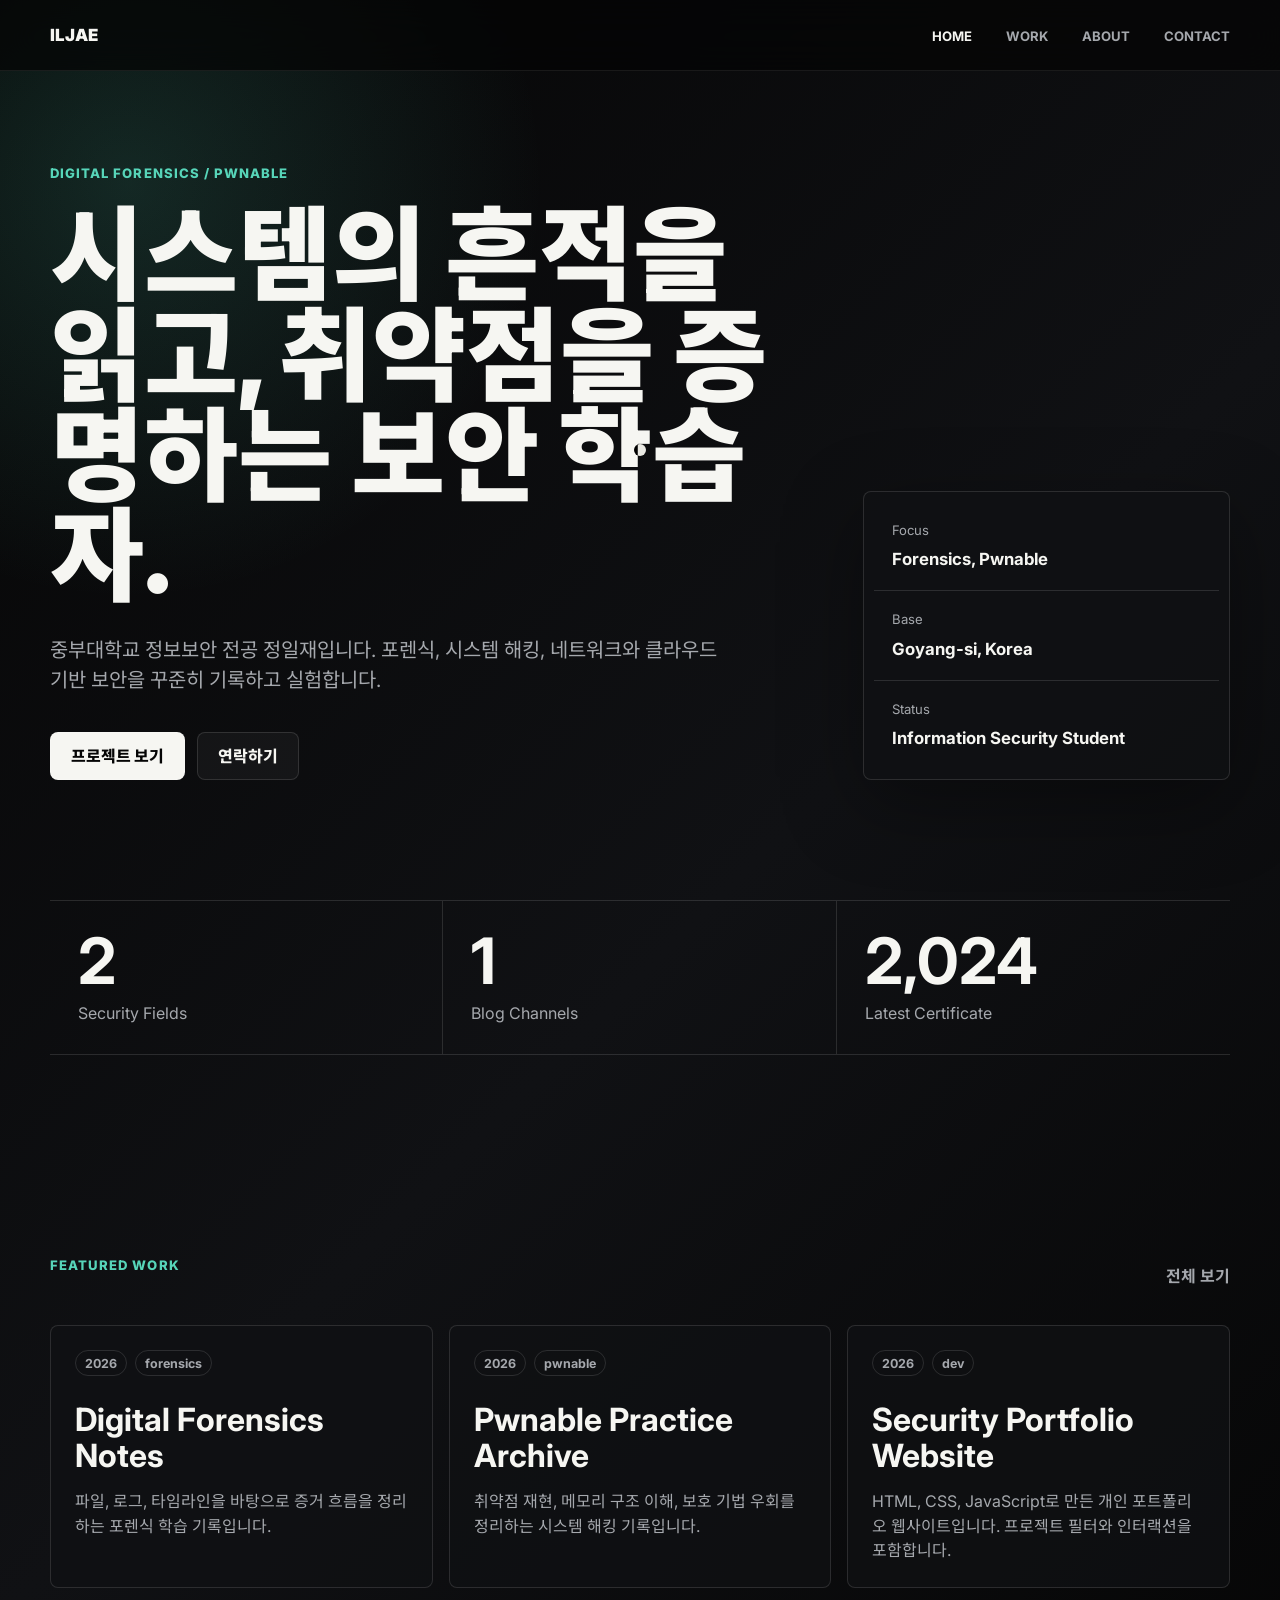
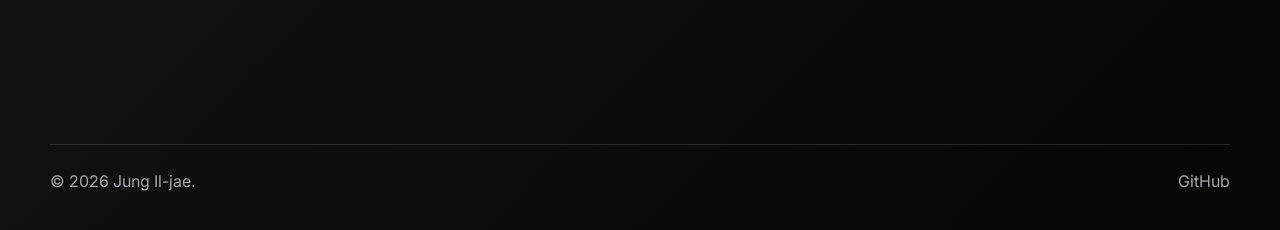
==== index.html @ fd4e7f98 "v1.0" ====
<!doctype html>
<html lang="ko">
  <head>
    <meta charset="UTF-8" />
    <meta name="viewport" content="width=device-width, initial-scale=1.0" />
    <title>Jung Il-jae | Security Portfolio</title>
    <meta
      name="description"
      content="디지털 포렌식과 시스템 해킹을 공부하는 정일재의 보안 포트폴리오"
    />

    <link rel="preconnect" href="https://fonts.googleapis.com" />
    <link rel="preconnect" href="https://fonts.gstatic.com" crossorigin />
    <link
      href="https://fonts.googleapis.com/css2?family=Inter:wght@400;600;700;900&family=Noto+Sans+KR:wght@400;500;700;900&display=swap"
      rel="stylesheet"
    />

    <link rel="stylesheet" href="style.css" />
    <link rel="stylesheet" href="animations.css" />
  </head>
  <body>
    <div class="scroll-progress" aria-hidden="true"></div>
    <div class="cursor" aria-hidden="true"></div>

    <header class="nav-container">
      <nav class="nav-content" aria-label="Primary navigation">
        <div class="logo">
          <a href="index.html">ILJAE</a>
        </div>
        <button
          class="nav-toggle"
          type="button"
          aria-label="메뉴 열기"
          aria-expanded="false"
        >
          <span></span>
          <span></span>
        </button>
        <ul class="nav-links">
          <li><a href="index.html" class="active">Home</a></li>
          <li><a href="work.html">Work</a></li>
          <li><a href="about.html">About</a></li>
          <li><a href="contact.html">Contact</a></li>
        </ul>
      </nav>
    </header>

    <main>
      <section id="hero" class="hero-wrapper">
        <div class="container hero-layout">
          <div class="hero-copy">
            <span class="eyebrow reveal-text">Digital Forensics / Pwnable</span>
            <h1 class="hero-title reveal-text delay-1">
              시스템의 흔적을 읽고, 취약점을 증명하는 보안 학습자.
            </h1>
            <p class="hero-subtitle reveal-text delay-2">
              중부대학교 정보보안 전공 정일재입니다. 포렌식, 시스템 해킹,
              네트워크와 클라우드 기반 보안을 꾸준히 기록하고 실험합니다.
            </p>
            <div class="hero-actions reveal-text delay-3">
              <a class="button primary" href="work.html">프로젝트 보기</a>
              <a class="button ghost" href="contact.html">연락하기</a>
            </div>
          </div>

          <aside class="signal-panel reveal-text delay-2" aria-label="Profile summary">
            <div class="signal-line">
              <span>Focus</span>
              <strong>Forensics, Pwnable</strong>
            </div>
            <div class="signal-line">
              <span>Base</span>
              <strong>Goyang-si, Korea</strong>
            </div>
            <div class="signal-line">
              <span>Status</span>
              <strong>Information Security Student</strong>
            </div>
          </aside>
        </div>
      </section>

      <section class="stats-section">
        <div class="container stats-grid reveal-text">
          <div>
            <strong data-count="3">0</strong>
            <span>Security Fields</span>
          </div>
          <div>
            <strong data-count="2">0</strong>
            <span>Blog Channels</span>
          </div>
          <div>
            <strong data-count="2025">0</strong>
            <span>Latest Certificate</span>
          </div>
        </div>
      </section>

      <section id="featured" class="featured-section">
        <div class="container">
          <div class="section-heading reveal-text">
            <span class="section-label">Featured Work</span>
            <a href="work.html" class="inline-link">전체 보기</a>
          </div>
          <div id="featured-list" class="featured-grid" aria-live="polite"></div>
        </div>
      </section>
    </main>

    <footer class="footer-container">
      <div class="container footer-content">
        <p>&copy; 2026 Jung Il-jae.</p>
        <a href="https://github.com/iljae627" target="_blank" rel="noreferrer"
          >GitHub</a
        >
      </div>
    </footer>

    <script src="project-data.js"></script>
    <script src="script.js"></script>
  </body>
</html>
---- style.css ----
:root {
  --bg: #050505;
  --surface: #101114;
  --surface-soft: #17191e;
  --fg: #f6f6f2;
  --muted: #a5a8ad;
  --line: rgba(255, 255, 255, 0.12);
  --accent: #57d5b9;
  --accent-2: #f2c14e;
  --danger: #ff6b6b;
  --radius: 8px;
  --shadow: 0 24px 80px rgba(0, 0, 0, 0.36);
  --transition: 220ms ease;
}

* {
  box-sizing: border-box;
  margin: 0;
  padding: 0;
}

html {
  scroll-behavior: smooth;
}

body {
  min-height: 100vh;
  background:
    radial-gradient(circle at 10% 10%, rgba(87, 213, 185, 0.16), transparent 26rem),
    linear-gradient(135deg, #050505 0%, #101114 52%, #050505 100%);
  color: var(--fg);
  font-family: "Inter", "Noto Sans KR", sans-serif;
  letter-spacing: 0;
  line-height: 1.55;
  overflow-x: hidden;
  opacity: 0;
  transition: opacity 300ms ease;
}

body.loaded {
  opacity: 1;
}

a {
  color: inherit;
  text-decoration: none;
}

button {
  color: inherit;
  font: inherit;
}

.container {
  width: min(100% - 40px, 1180px);
  margin: 0 auto;
}

.scroll-progress {
  position: fixed;
  top: 0;
  left: 0;
  z-index: 2000;
  width: 0;
  height: 3px;
  background: linear-gradient(90deg, var(--accent), var(--accent-2));
}

.cursor {
  position: fixed;
  top: 0;
  left: 0;
  z-index: 9999;
  width: 12px;
  height: 12px;
  border-radius: 50%;
  background: var(--fg);
  pointer-events: none;
  mix-blend-mode: difference;
  transform: translate(-50%, -50%);
  transition: width var(--transition), height var(--transition), opacity var(--transition);
}

.cursor.is-active {
  width: 56px;
  height: 56px;
}

.nav-container {
  position: fixed;
  top: 0;
  z-index: 1000;
  width: 100%;
  padding: 22px 0;
  background: rgba(5, 5, 5, 0.72);
  border-bottom: 1px solid rgba(255, 255, 255, 0.08);
  backdrop-filter: blur(18px);
}

.nav-content {
  display: flex;
  align-items: center;
  justify-content: space-between;
  width: min(100% - 40px, 1180px);
  margin: 0 auto;
}

.logo a {
  font-size: 1.05rem;
  font-weight: 900;
}

.nav-links {
  display: flex;
  align-items: center;
  gap: 34px;
  list-style: none;
}

.nav-links a {
  color: var(--muted);
  font-size: 0.82rem;
  font-weight: 700;
  text-transform: uppercase;
  transition: color var(--transition);
}

.nav-links a:hover,
.nav-links a.active {
  color: var(--fg);
}

.nav-toggle {
  display: none;
  width: 42px;
  height: 42px;
  border: 1px solid var(--line);
  border-radius: var(--radius);
  background: rgba(255, 255, 255, 0.04);
  cursor: pointer;
}

.nav-toggle span {
  display: block;
  width: 18px;
  height: 2px;
  margin: 5px auto;
  background: var(--fg);
  transition: transform var(--transition);
}

.nav-container.menu-open .nav-toggle span:first-child {
  transform: translateY(3px) rotate(45deg);
}

.nav-container.menu-open .nav-toggle span:last-child {
  transform: translateY(-4px) rotate(-45deg);
}

section {
  padding: 120px 0;
}

.hero-wrapper {
  display: flex;
  align-items: center;
  min-height: 100vh;
  padding-top: 160px;
}

.hero-layout,
.page-grid,
.contact-layout {
  display: grid;
  grid-template-columns: minmax(0, 1.55fr) minmax(280px, 0.75fr);
  gap: 56px;
  align-items: end;
}

.hero-title,
.large-title {
  max-width: 900px;
  font-size: clamp(3rem, 8vw, 6.8rem);
  font-weight: 900;
  line-height: 0.98;
}

.hero-subtitle,
.page-description {
  max-width: 680px;
  margin-top: 28px;
  color: var(--muted);
  font-size: clamp(1rem, 2vw, 1.24rem);
}

.page-description p + p {
  margin-top: 16px;
}

.eyebrow,
.section-label {
  display: inline-flex;
  margin-bottom: 22px;
  color: var(--accent);
  font-size: 0.82rem;
  font-weight: 800;
  letter-spacing: 0.08em;
  text-transform: uppercase;
}

.hero-actions {
  display: flex;
  flex-wrap: wrap;
  gap: 12px;
  margin-top: 36px;
}

.button {
  display: inline-flex;
  align-items: center;
  justify-content: center;
  min-height: 48px;
  padding: 0 20px;
  border: 1px solid var(--line);
  border-radius: var(--radius);
  font-weight: 800;
  transition: transform var(--transition), background var(--transition), border-color var(--transition);
}

.button:hover {
  transform: translateY(-2px);
}

.button.primary {
  background: var(--fg);
  color: var(--bg);
}

.button.ghost {
  background: rgba(255, 255, 255, 0.04);
}

.signal-panel,
.contact-panel,
.profile-card {
  border: 1px solid var(--line);
  border-radius: var(--radius);
  background: rgba(16, 17, 20, 0.78);
  box-shadow: var(--shadow);
}

.signal-panel {
  padding: 10px;
}

.signal-line {
  display: grid;
  gap: 6px;
  padding: 18px;
  border-bottom: 1px solid var(--line);
}

.signal-line:last-child {
  border-bottom: 0;
}

.signal-line span,
.profile-card span,
.copy-email span,
.copy-email small {
  color: var(--muted);
  font-size: 0.82rem;
}

.signal-line strong,
.profile-card strong,
.copy-email strong {
  font-size: 1.05rem;
}

.stats-section {
  padding: 0 0 80px;
}

.stats-grid {
  display: grid;
  grid-template-columns: repeat(3, 1fr);
  border-top: 1px solid var(--line);
  border-bottom: 1px solid var(--line);
}

.stats-grid div {
  display: grid;
  gap: 8px;
  padding: 28px;
  border-right: 1px solid var(--line);
}

.stats-grid div:last-child {
  border-right: 0;
}

.stats-grid strong {
  font-size: clamp(2rem, 5vw, 4rem);
  line-height: 1;
}

.stats-grid span {
  color: var(--muted);
}

.section-heading {
  display: flex;
  align-items: center;
  justify-content: space-between;
  gap: 20px;
  margin-bottom: 28px;
}

.inline-link {
  color: var(--muted);
  font-weight: 700;
}

.featured-grid,
.profile-grid {
  display: grid;
  grid-template-columns: repeat(3, 1fr);
  gap: 16px;
}

.project-card,
.work-item {
  position: relative;
  overflow: hidden;
  border: 1px solid var(--line);
  border-radius: var(--radius);
  background: rgba(16, 17, 20, 0.78);
  transition: transform var(--transition), border-color var(--transition), background var(--transition);
}

.project-card:hover,
.work-item:hover {
  border-color: rgba(87, 213, 185, 0.58);
  background: rgba(23, 25, 30, 0.95);
  transform: translateY(-4px);
}

.project-card a,
.work-item a {
  display: grid;
  min-height: 230px;
  padding: 24px;
}

.project-meta,
.work-meta {
  display: flex;
  flex-wrap: wrap;
  gap: 8px;
  margin-bottom: 26px;
}

.tag {
  display: inline-flex;
  align-items: center;
  min-height: 26px;
  padding: 0 9px;
  border: 1px solid var(--line);
  border-radius: 999px;
  color: var(--muted);
  font-size: 0.78rem;
  font-weight: 700;
}

.project-card h2,
.work-item h2 {
  font-size: clamp(1.35rem, 3vw, 2rem);
  line-height: 1.1;
}

.project-card p,
.work-item p,
.profile-card p,
.timeline-item p {
  margin-top: 16px;
  color: var(--muted);
}

.page-hero {
  padding-top: 180px;
  padding-bottom: 80px;
}

.work-browser {
  padding-top: 30px;
}

.filter-bar {
  display: flex;
  flex-wrap: wrap;
  gap: 10px;
  margin-bottom: 24px;
}

.filter-button {
  min-height: 42px;
  padding: 0 16px;
  border: 1px solid var(--line);
  border-radius: 999px;
  background: rgba(255, 255, 255, 0.04);
  cursor: pointer;
  transition: background var(--transition), color var(--transition), border-color var(--transition);
}

.filter-button:hover,
.filter-button.active {
  border-color: var(--accent);
  background: var(--accent);
  color: var(--bg);
}

.work-list {
  display: grid;
  gap: 14px;
}

.work-item a {
  min-height: 190px;
}

.work-footer {
  display: flex;
  align-items: end;
  justify-content: space-between;
  gap: 20px;
  margin-top: auto;
}

.work-year {
  color: var(--accent-2);
  font-weight: 900;
}

.archive-link {
  display: grid;
  gap: 10px;
  margin-top: 40px;
  padding: 32px;
  border-top: 1px solid var(--line);
  border-bottom: 1px solid var(--line);
}

.archive-link span {
  color: var(--muted);
}

.archive-link strong {
  font-size: clamp(1.8rem, 6vw, 4.4rem);
  line-height: 1;
}

.profile-section {
  padding-top: 20px;
}

.profile-card {
  padding: 26px;
}

.timeline-section {
  padding-top: 40px;
}

.timeline-item {
  display: grid;
  grid-template-columns: 220px minmax(0, 1fr);
  gap: 32px;
  padding: 34px 0;
  border-top: 1px solid var(--line);
}

.timeline-item:last-child {
  border-bottom: 1px solid var(--line);
}

.year {
  color: var(--accent-2);
  font-weight: 900;
}

.contact-main {
  min-height: calc(100vh - 90px);
}

.contact-hero {
  display: flex;
  align-items: center;
  min-height: 100vh;
  padding-top: 160px;
}

.contact-panel {
  padding: 12px;
}

.copy-email {
  display: grid;
  width: 100%;
  gap: 8px;
  padding: 22px;
  border: 0;
  border-radius: var(--radius);
  background: var(--surface-soft);
  text-align: left;
  cursor: pointer;
}

.copy-email.is-copied small {
  color: var(--accent);
}

.social-links {
  display: grid;
  gap: 0;
  list-style: none;
}

.social-links a {
  display: flex;
  align-items: center;
  justify-content: space-between;
  min-height: 58px;
  padding: 0 22px;
  border-top: 1px solid var(--line);
  color: var(--muted);
  font-weight: 800;
  transition: color var(--transition), padding var(--transition);
}

.social-links a::after {
  content: "->";
}

.social-links a:hover {
  color: var(--fg);
  padding-left: 28px;
}

.footer-container {
  padding: 36px 0;
  color: var(--muted);
}

.footer-content {
  display: flex;
  justify-content: space-between;
  gap: 20px;
  border-top: 1px solid var(--line);
  padding-top: 24px;
}

.muted {
  color: var(--muted);
}

@media (max-width: 820px) {
  .container,
  .nav-content {
    width: min(100% - 28px, 1180px);
  }

  .nav-toggle {
    display: inline-block;
  }

  .nav-links {
    position: absolute;
    top: calc(100% + 1px);
    right: 14px;
    left: 14px;
    display: none;
    grid-template-columns: 1fr;
    gap: 0;
    padding: 10px;
    border: 1px solid var(--line);
    border-radius: var(--radius);
    background: rgba(5, 5, 5, 0.96);
  }

  .nav-container.menu-open .nav-links {
    display: grid;
  }

  .nav-links a {
    display: block;
    padding: 16px;
  }

  section {
    padding: 86px 0;
  }

  .hero-wrapper,
  .contact-hero {
    min-height: auto;
    padding-top: 150px;
  }

  .hero-layout,
  .page-grid,
  .contact-layout,
  .timeline-item {
    grid-template-columns: 1fr;
    gap: 28px;
  }

  .hero-title,
  .large-title {
    font-size: clamp(2.6rem, 16vw, 4.4rem);
  }

  .featured-grid,
  .profile-grid,
  .stats-grid {
    grid-template-columns: 1fr;
  }

  .stats-grid div {
    border-right: 0;
    border-bottom: 1px solid var(--line);
  }

  .stats-grid div:last-child {
    border-bottom: 0;
  }

  .section-heading,
  .work-footer,
  .footer-content {
    align-items: flex-start;
    flex-direction: column;
  }

  .project-card a,
  .work-item a {
    min-height: 210px;
  }
}

@media (hover: none), (pointer: coarse) {
  .cursor {
    display: none;
  }
}

@media (prefers-reduced-motion: reduce) {
  *,
  *::before,
  *::after {
    scroll-behavior: auto !important;
    transition-duration: 0.01ms !important;
    animation-duration: 0.01ms !important;
    animation-iteration-count: 1 !important;
  }
}
---- animations.css ----
.reveal-text {
  opacity: 0;
  transform: translateY(26px);
}

.reveal-text.active {
  opacity: 1;
  transform: translateY(0);
  transition:
    opacity 720ms cubic-bezier(0.16, 1, 0.3, 1),
    transform 720ms cubic-bezier(0.16, 1, 0.3, 1);
}

.delay-1.active {
  transition-delay: 100ms;
}

.delay-2.active {
  transition-delay: 190ms;
}

.delay-3.active {
  transition-delay: 280ms;
}

.work-item.is-hidden {
  display: none;
}
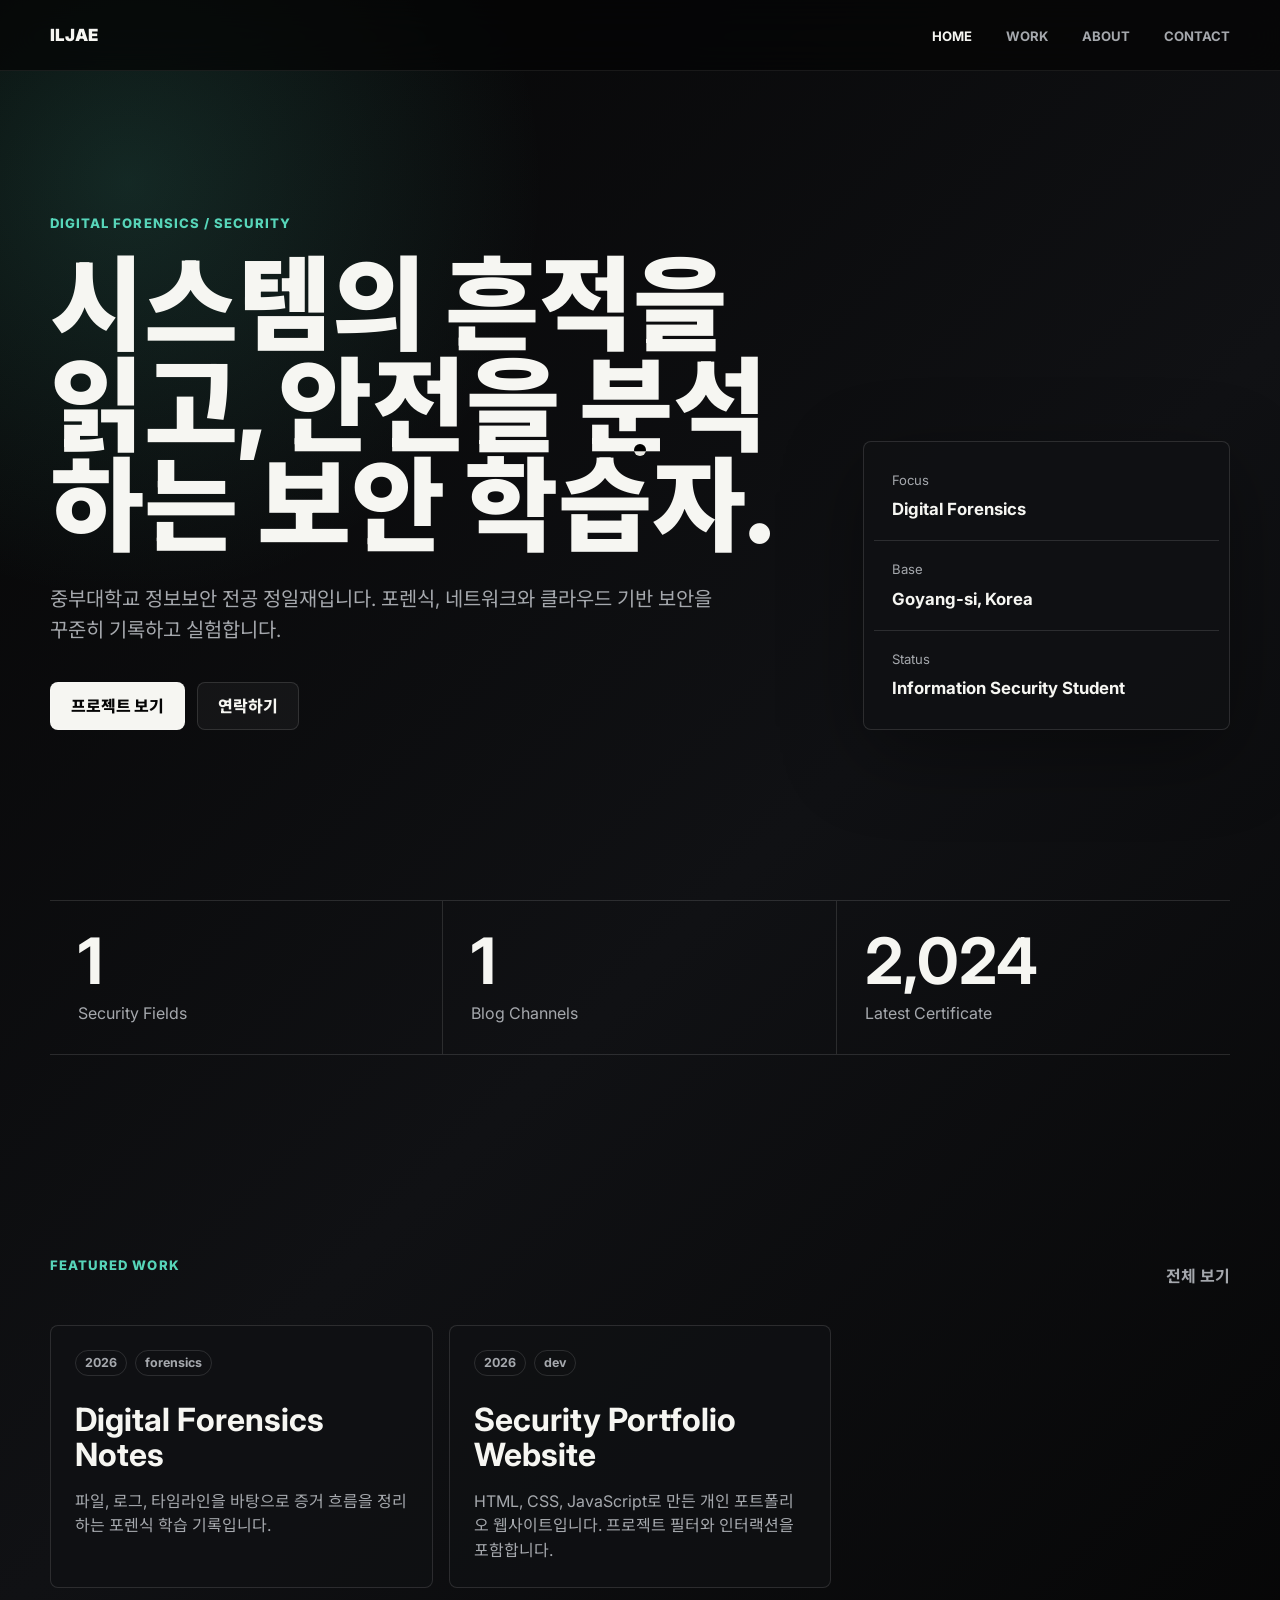
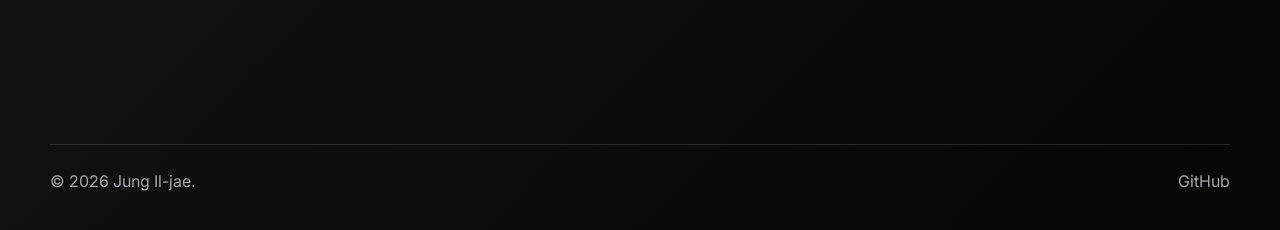
==== commit 7f289529: "v2.0" ====
--- a/index.html
+++ b/index.html
@@ -6,7 +6,7 @@
     <title>Jung Il-jae | Security Portfolio</title>
     <meta
       name="description"
-      content="디지털 포렌식과 시스템 해킹을 공부하는 정일재의 보안 포트폴리오"
+      content="디지털 포렌식을 공부하는 정일재의 보안 포트폴리오"
     />
 
     <link rel="preconnect" href="https://fonts.googleapis.com" />
@@ -17,7 +17,6 @@
     />
 
     <link rel="stylesheet" href="style.css" />
-    <link rel="stylesheet" href="animations.css" />
   </head>
   <body>
     <div class="scroll-progress" aria-hidden="true"></div>
@@ -50,13 +49,15 @@
       <section id="hero" class="hero-wrapper">
         <div class="container hero-layout">
           <div class="hero-copy">
-            <span class="eyebrow reveal-text">Digital Forensics / Pwnable</span>
+            <span class="eyebrow reveal-text"
+              >Digital Forensics / Security</span
+            >
             <h1 class="hero-title reveal-text delay-1">
-              시스템의 흔적을 읽고, 취약점을 증명하는 보안 학습자.
+              시스템의 흔적을 읽고, 안전을 분석하는 보안 학습자.
             </h1>
             <p class="hero-subtitle reveal-text delay-2">
-              중부대학교 정보보안 전공 정일재입니다. 포렌식, 시스템 해킹,
-              네트워크와 클라우드 기반 보안을 꾸준히 기록하고 실험합니다.
+              중부대학교 정보보안 전공 정일재입니다. 포렌식, 네트워크와 클라우드
+              기반 보안을 꾸준히 기록하고 실험합니다.
             </p>
             <div class="hero-actions reveal-text delay-3">
               <a class="button primary" href="work.html">프로젝트 보기</a>
@@ -64,10 +65,13 @@
             </div>
           </div>
 
-          <aside class="signal-panel reveal-text delay-2" aria-label="Profile summary">
+          <aside
+            class="signal-panel reveal-text delay-2"
+            aria-label="Profile summary"
+          >
             <div class="signal-line">
               <span>Focus</span>
-              <strong>Forensics, Pwnable</strong>
+              <strong>Digital Forensics</strong>
             </div>
             <div class="signal-line">
               <span>Base</span>
@@ -84,7 +88,7 @@
       <section class="stats-section">
         <div class="container stats-grid reveal-text">
           <div>
-            <strong data-count="3">0</strong>
+            <strong data-count="2">0</strong>
             <span>Security Fields</span>
           </div>
           <div>
@@ -104,7 +108,11 @@
             <span class="section-label">Featured Work</span>
             <a href="work.html" class="inline-link">전체 보기</a>
           </div>
-          <div id="featured-list" class="featured-grid" aria-live="polite"></div>
+          <div
+            id="featured-list"
+            class="featured-grid"
+            aria-live="polite"
+          ></div>
         </div>
       </section>
     </main>
@@ -118,7 +126,6 @@
       </div>
     </footer>
 
-    <script src="project-data.js"></script>
     <script src="script.js"></script>
   </body>
 </html>
--- a/style.css
+++ b/style.css
@@ -26,10 +26,14 @@
 body {
   min-height: 100vh;
   background:
-    radial-gradient(circle at 10% 10%, rgba(87, 213, 185, 0.16), transparent 26rem),
+    radial-gradient(
+      circle at 10% 10%,
+      rgba(87, 213, 185, 0.16),
+      transparent 26rem
+    ),
     linear-gradient(135deg, #050505 0%, #101114 52%, #050505 100%);
   color: var(--fg);
-  font-family: "Inter", "Noto Sans KR", sans-serif;
+  font-family: 'Inter', 'Noto Sans KR', sans-serif;
   letter-spacing: 0;
   line-height: 1.55;
   overflow-x: hidden;
@@ -78,7 +82,10 @@
   pointer-events: none;
   mix-blend-mode: difference;
   transform: translate(-50%, -50%);
-  transition: width var(--transition), height var(--transition), opacity var(--transition);
+  transition:
+    width var(--transition),
+    height var(--transition),
+    opacity var(--transition);
 }
 
 .cursor.is-active {
@@ -224,7 +231,10 @@
   border: 1px solid var(--line);
   border-radius: var(--radius);
   font-weight: 800;
-  transition: transform var(--transition), background var(--transition), border-color var(--transition);
+  transition:
+    transform var(--transition),
+    background var(--transition),
+    border-color var(--transition);
 }
 
 .button:hover {
@@ -336,7 +346,10 @@
   border: 1px solid var(--line);
   border-radius: var(--radius);
   background: rgba(16, 17, 20, 0.78);
-  transition: transform var(--transition), border-color var(--transition), background var(--transition);
+  transition:
+    transform var(--transition),
+    border-color var(--transition),
+    background var(--transition);
 }
 
 .project-card:hover,
@@ -410,7 +423,10 @@
   border-radius: 999px;
   background: rgba(255, 255, 255, 0.04);
   cursor: pointer;
-  transition: background var(--transition), color var(--transition), border-color var(--transition);
+  transition:
+    background var(--transition),
+    color var(--transition),
+    border-color var(--transition);
 }
 
 .filter-button:hover,
@@ -535,11 +551,13 @@
   border-top: 1px solid var(--line);
   color: var(--muted);
   font-weight: 800;
-  transition: color var(--transition), padding var(--transition);
+  transition:
+    color var(--transition),
+    padding var(--transition);
 }
 
 .social-links a::after {
-  content: "->";
+  content: '->';
 }
 
 .social-links a:hover {
@@ -664,3 +682,33 @@
     animation-iteration-count: 1 !important;
   }
 }
+
+/* --- animations.css 통합 부분 --- */
+.reveal-text {
+  opacity: 0;
+  transform: translateY(26px);
+}
+
+.reveal-text.active {
+  opacity: 1;
+  transform: translateY(0);
+  transition:
+    opacity 720ms cubic-bezier(0.16, 1, 0.3, 1),
+    transform 720ms cubic-bezier(0.16, 1, 0.3, 1);
+}
+
+.delay-1.active {
+  transition-delay: 100ms;
+}
+
+.delay-2.active {
+  transition-delay: 190ms;
+}
+
+.delay-3.active {
+  transition-delay: 280ms;
+}
+
+.work-item.is-hidden {
+  display: none;
+}
